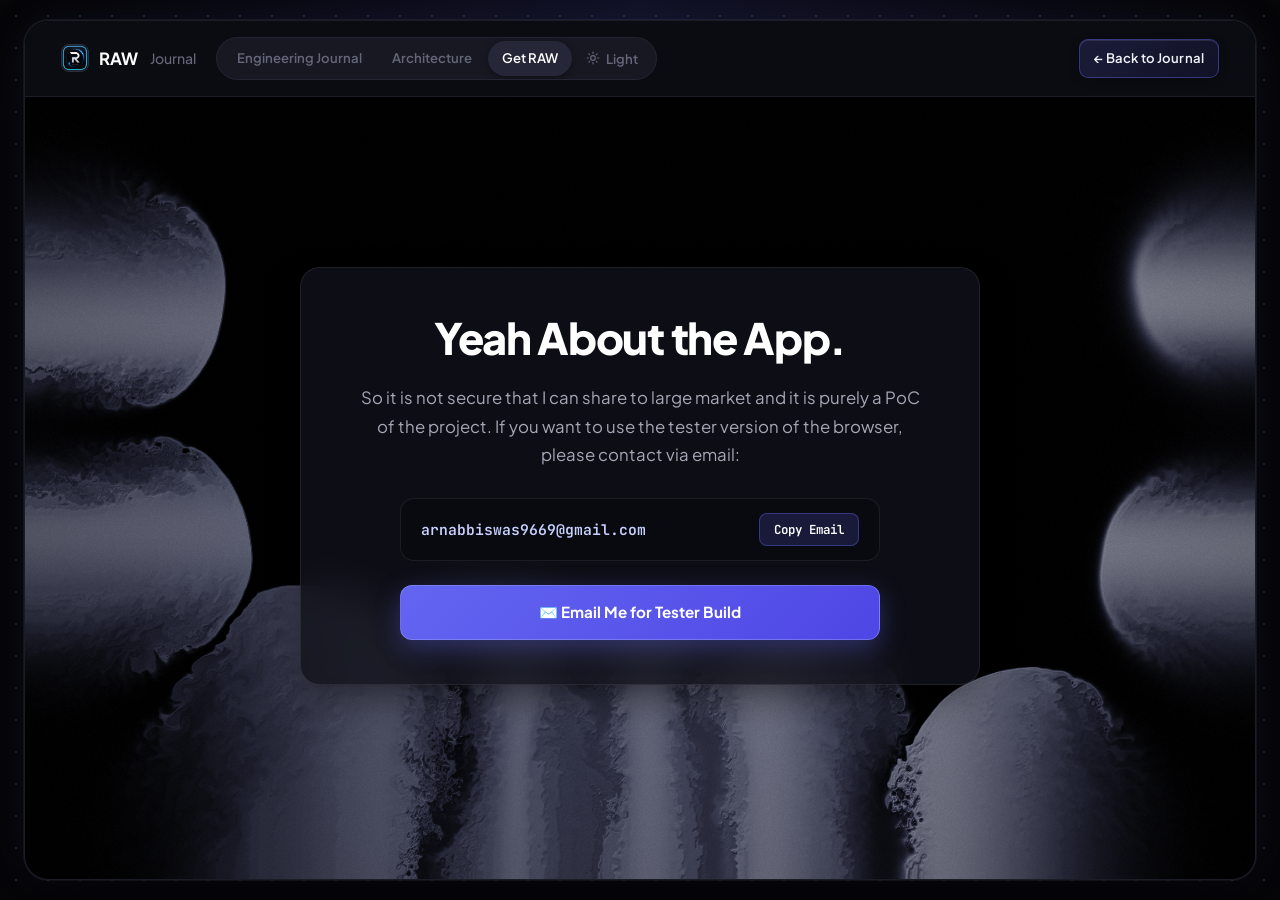
==== get-app.html @ a1268c97 "Added some new blogs" ====
<!DOCTYPE html>
<html lang="en">

<head>
    <meta charset="UTF-8">
    <meta name="viewport" content="width=device-width, initial-scale=1.0">
    <title>About the App — RAW Browser</title>
    <meta name="description"
        content="About the RAW browser: It is purely a PoC (Proof of Concept) of the project. Contact via email for tester access.">
    <link rel="icon" type="image/png" href="assets/RAW.png">
    <link rel="stylesheet" href="raw-blogs-css.css">
    <style>
        #webgl {
            position: absolute;
            inset: 0;
            width: 100%;
            height: 100%;
            display: block;
            z-index: 0;
            pointer-events: none;
            border-radius: var(--radius-window);
        }

        .app-navbar {
            position: relative;
            z-index: 2;
        }

        .get-app-stage {
            position: relative;
            z-index: 2;
            flex: 1;
            min-height: 0;
            overflow-y: auto;
            scroll-behavior: smooth;
            padding: 56px 24px 80px;
            display: flex;
            flex-direction: column;
            align-items: center;
            justify-content: center;
        }

        .notice-container {
            width: 100%;
            max-width: 680px;
            display: flex;
            flex-direction: column;
            align-items: center;
            text-align: center;
            position: relative;
        }

        .notice-card {
            background: rgba(17, 18, 26, 0.82);
            backdrop-filter: blur(20px);
            -webkit-backdrop-filter: blur(20px);
            border: 1px solid rgba(255, 255, 255, 0.08);
            border-radius: 20px;
            padding: 44px 40px;
            box-shadow: 0 16px 40px -10px rgba(0, 0, 0, 0.6);
            width: 100%;
            display: flex;
            flex-direction: column;
            align-items: center;
            gap: 20px;
        }

        .notice-title {
            font-size: clamp(2rem, 4.5vw, 2.7rem);
            font-weight: 800;
            letter-spacing: -0.03em;
            color: #ffffff;
            margin: 0;
            line-height: 1.2;
        }

        .notice-text {
            font-size: 1.05rem;
            color: var(--color-text-body);
            line-height: 1.7;
            margin: 0;
            max-width: 560px;
        }

        .email-box {
            background: #090a10;
            border: 1px solid rgba(255, 255, 255, 0.08);
            border-radius: 14px;
            padding: 14px 20px;
            display: flex;
            align-items: center;
            justify-content: space-between;
            gap: 14px;
            width: 100%;
            max-width: 480px;
            margin-top: 8px;
        }

        .email-text {
            font-family: var(--font-mono);
            font-size: 0.92rem;
            font-weight: 600;
            color: #c7d2fe;
            user-select: all;
            word-break: break-all;
        }

        .btn-copy-email {
            background: rgba(99, 102, 241, 0.18);
            border: 1px solid rgba(99, 102, 241, 0.4);
            color: #ffffff;
            padding: 7px 14px;
            border-radius: 8px;
            font-family: var(--font-mono);
            font-size: 0.78rem;
            font-weight: 600;
            cursor: pointer;
            white-space: nowrap;
            transition: all 0.2s ease;
        }

        .btn-copy-email:hover {
            background: var(--color-accent);
            box-shadow: 0 0 12px var(--color-accent-glow);
        }

        .btn-copy-email.copied {
            background: #10b981 !important;
            border-color: #34d399 !important;
            color: #ffffff !important;
        }

        .actions-group {
            display: flex;
            gap: 12px;
            width: 100%;
            max-width: 480px;
            margin-top: 4px;
        }

        .btn-email-link {
            flex: 1;
            display: inline-flex;
            align-items: center;
            justify-content: center;
            gap: 8px;
            background: linear-gradient(135deg, #6366f1 0%, #4f46e5 100%);
            color: #ffffff;
            font-weight: 700;
            font-size: 0.95rem;
            padding: 13px 24px;
            border-radius: 12px;
            text-decoration: none;
            box-shadow: 0 8px 24px rgba(99, 102, 241, 0.35);
            transition: all 0.2s cubic-bezier(0.16, 1, 0.3, 1);
            border: 1px solid rgba(165, 180, 252, 0.35);
        }

        .btn-email-link:hover {
            transform: translateY(-2px);
            box-shadow: 0 12px 28px rgba(99, 102, 241, 0.5);
            background: linear-gradient(135deg, #7175f8 0%, #5850ec 100%);
            color: #ffffff;
        }



        @media (max-width: 600px) {
            .notice-card {
                padding: 32px 20px;
            }

            .email-box {
                flex-direction: column;
                text-align: center;
            }

            .actions-group {
                flex-direction: column;
            }
        }
    </style>
</head>

<body>
    <div class="app-viewport-frame" style="position: relative;">
        <!-- Background GPU Fluid Canvas -->
        <canvas id="webgl" aria-hidden="true"></canvas>

        <!-- Top Navigation Bar -->
        <nav class="app-navbar">
            <div class="nav-left">
                <div class="nav-brand-group">
                    <span class="brand-badge"><img src="assets/RAW.png" alt="RAW"></span>
                    <span class="brand-title">RAW</span>
                    <span class="brand-sub">Journal</span>
                </div>
                <div class="nav-pill-switcher">
                    <a href="index.html">Engineering Journal</a>
                    <a href="svgmap/RAW_MVP_Full_Map_Viewer.html">Architecture</a>
                    <a href="get-app.html" class="active">Get RAW</a>
                    <button class="nav-theme-btn" id="theme-toggle-btn" type="button" aria-label="Light Mode"
                        title="Light Mode">
                        <!-- Sun SVG -->
                        <svg class="theme-svg sun-svg" viewBox="0 0 24 24" width="14" height="14" fill="none"
                            stroke="currentColor" stroke-width="2" stroke-linecap="round" stroke-linejoin="round">
                            <circle cx="12" cy="12" r="4"></circle>
                            <path d="M12 2v2"></path>
                            <path d="M12 20v2"></path>
                            <path d="m4.93 4.93 1.41 1.41"></path>
                            <path d="m17.66 17.66 1.41 1.41"></path>
                            <path d="M2 12h2"></path>
                            <path d="M20 12h2"></path>
                            <path d="m6.34 17.66-1.41 1.41"></path>
                            <path d="m19.07 4.93-1.41 1.41"></path>
                        </svg>
                        <span class="theme-btn-label">Light</span>
                    </button>
                </div>
            </div>
            <div class="nav-right">
                <a href="index.html" class="btn-sidebar-tool"
                    style="text-decoration:none; max-width:180px; padding:7px 14px;">&larr; Back to Journal</a>
            </div>
        </nav>

        <!-- Main Stage -->
        <main class="get-app-stage">
            <div class="notice-container">

                <div class="notice-card">
                    <h1 class="notice-title">Yeah About the App.</h1>

                    <p class="notice-text">
                        So it is not secure that I can share to large market and it is purely a PoC of the project.
                        If you want to use the tester version of the browser, please contact via email:
                    </p>

                    <!-- Email Display & Copy -->
                    <div class="email-box">
                        <span class="email-text" id="email-address">arnabbiswas9669@gmail.com</span>
                        <button class="btn-copy-email" id="btn-copy-email" type="button">Copy Email</button>
                    </div>

                    <!-- Direct Mailto CTA -->
                    <div class="actions-group">
                        <a href="mailto:arnabbiswas9669@gmail.com?subject=RAW%20Browser%20Tester%20Build%20Request"
                            class="btn-email-link">
                            <span>✉️ Email Me for Tester Build</span>
                        </a>
                    </div>
                </div>

            </div>
        </main>
    </div>

    <!-- Meme Light Mode Modal Popup ("We don't do that here") -->
    <div id="light-mode-modal" class="modal-overlay" style="display: none;" role="dialog" aria-modal="true"
        aria-label="We don't do that here">
        <div class="modal-backdrop"></div>
        <div class="modal-card">
            <button id="modal-close-btn" class="modal-close-btn" type="button" aria-label="Close popup"
                title="Close">✕</button>
            <div class="modal-image-wrapper">
                <img src="assets/pop-up.png" alt="We don't do that here" class="meme-popup-img">
            </div>
        </div>
    </div>

    <script>
        document.addEventListener('DOMContentLoaded', () => {
            // 1. Copy Email Button
            const copyBtn = document.getElementById('btn-copy-email');
            const emailElem = document.getElementById('email-address');

            if (copyBtn && emailElem) {
                copyBtn.addEventListener('click', async () => {
                    const email = emailElem.textContent.trim();
                    try {
                        if (navigator.clipboard && navigator.clipboard.writeText) {
                            await navigator.clipboard.writeText(email);
                        } else {
                            throw new Error('Clipboard API unavailable');
                        }
                    } catch (e) {
                        const temp = document.createElement('input');
                        temp.value = email;
                        document.body.appendChild(temp);
                        temp.select();
                        document.execCommand('copy');
                        document.body.removeChild(temp);
                    }
                    const orig = copyBtn.textContent;
                    copyBtn.textContent = '✓ Copied!';
                    copyBtn.classList.add('copied');
                    setTimeout(() => {
                        copyBtn.textContent = orig;
                        copyBtn.classList.remove('copied');
                    }, 1800);
                });
            }

            // 2. Light Mode Meme Popup ("We don't do that here")
            const themeToggleBtn = document.getElementById('theme-toggle-btn');
            const lightModal = document.getElementById('light-mode-modal');
            const modalCloseBtn = document.getElementById('modal-close-btn');
            const modalBackdrop = lightModal ? lightModal.querySelector('.modal-backdrop') : null;

            if (themeToggleBtn && lightModal) {
                themeToggleBtn.addEventListener('click', (e) => {
                    e.preventDefault();
                    lightModal.style.display = 'flex';
                    document.body.style.overflow = 'hidden';
                });

                const closeModal = () => {
                    lightModal.style.display = 'none';
                    document.body.style.overflow = '';
                };

                if (modalCloseBtn) modalCloseBtn.addEventListener('click', closeModal);
                if (modalBackdrop) modalBackdrop.addEventListener('click', closeModal);
                document.addEventListener('keydown', (e) => {
                    if (e.key === 'Escape' && lightModal.style.display === 'flex') closeModal();
                });
            }
        });
    </script>
    <script src="fluid-animation.js"></script>
</body>

</html>
---- raw-blogs-css.css ----
@import url('https://fonts.googleapis.com/css2?family=JetBrains+Mono:wght@400;500;600&family=Plus+Jakarta+Sans:wght@400;500;600;700;800&family=Space+Grotesk:wght@500;600;700&display=swap');

/* ===== Reset & CSS Variables ===== */
*,
*::before,
*::after {
    margin: 0;
    padding: 0;
    box-sizing: border-box;
}

:root {
    --color-bg-base: #060608;
    --color-frame-outer: #090a0f;
    --color-frame-border: #1a1c26;
    --color-frame-glow: rgba(99, 102, 241, 0.15);

    --color-canvas: #0c0d12;
    --color-card-bg: #12131a;
    --color-card-border: #1e202d;
    --color-card-hover: #181a24;

    --color-text-title: #ffffff;
    --color-text-body: #a5a7b6;
    --color-text-muted: #64677a;
    --color-text-faint: #444759;

    --color-accent: #6366f1;
    --color-accent-hover: #4f46e5;
    --color-accent-soft: rgba(99, 102, 241, 0.12);
    --color-accent-glow: rgba(99, 102, 241, 0.35);

    --color-pill-bg: #171822;
    --color-pill-border: #232534;

    --font-heading: 'Plus Jakarta Sans', -apple-system, BlinkMacSystemFont, sans-serif;
    --font-mono: 'JetBrains Mono', monospace;
    --font-body: 'Plus Jakarta Sans', -apple-system, BlinkMacSystemFont, sans-serif;

    --radius-window: 24px;
    --radius-card: 16px;
    --radius-pill: 999px;
}

html {
    scroll-behavior: smooth;
    background-color: var(--color-bg-base);
    height: 100%;
    max-width: 100vw;
    overflow-x: hidden;
}

body {
    font-family: var(--font-body);
    color: var(--color-text-body);
    background-color: var(--color-bg-base);
    background-image:
        radial-gradient(circle at 50% 0%, rgba(99, 102, 241, 0.12) 0%, transparent 50%),
        radial-gradient(#1f2333 1px, transparent 1px);
    background-size: 100% 100%, 32px 32px;
    background-position: center top, 0 0;
    line-height: 1.75;
    -webkit-font-smoothing: antialiased;
    height: 100vh;
    padding: 20px 24px;
    overflow: hidden;
    display: flex;
    flex-direction: column;
}

/* Outer browser frame inspired by the screenshot */
.app-viewport-frame {
    max-width: 1440px;
    width: 100%;
    height: 100%;
    margin: 0 auto;
    background: var(--color-canvas);
    border: 1px solid var(--color-frame-border);
    border-radius: var(--radius-window);
    box-shadow:
        0 0 0 1px rgba(255, 255, 255, 0.05),
        0 25px 60px -15px rgba(0, 0, 0, 0.8),
        0 0 50px -10px var(--color-frame-glow);
    overflow: hidden;
    display: flex;
    flex-direction: column;
    min-height: 0;
}

a {
    color: inherit;
    text-decoration: none;
}

code {
    font-family: var(--font-mono);
    font-size: 0.88em;
    background: rgba(255, 255, 255, 0.06);
    border: 1px solid rgba(255, 255, 255, 0.08);
    padding: 2px 7px;
    border-radius: 6px;
    color: #e2e8f0;
    overflow-wrap: break-word;
    word-break: break-word;
}

code a {
    color: #93c5fd;
    text-decoration: underline;
    text-underline-offset: 2px;
    transition: color 0.15s ease;
}

code a:hover {
    color: #60a5fa;
}

/* ===== Top Nav (Command Bar) ===== */
nav.app-navbar {
    display: flex;
    align-items: center;
    justify-content: space-between;
    padding: 16px 36px;
    background: rgba(12, 13, 18, 0.95);
    backdrop-filter: blur(20px);
    -webkit-backdrop-filter: blur(20px);
    border-bottom: 1px solid var(--color-frame-border);
    flex-shrink: 0;
    z-index: 1000;
    flex-wrap: wrap;
    row-gap: 10px;
}

.nav-left,
.nav-right {
    min-width: 0;
    flex-shrink: 1;
}

.nav-left {
    display: flex;
    align-items: center;
    gap: 20px;
    min-width: 0;
}

.nav-brand-group {
    display: flex;
    align-items: center;
    gap: 10px;
    flex-shrink: 0;
}

.brand-badge {
    display: inline-flex;
    align-items: center;
    justify-content: center;
    width: 28px;
    height: 28px;
    border-radius: 8px;
    background: #171822;
    border: 1px solid #2b2e40;
    overflow: hidden;
    flex-shrink: 0;
    padding: 0;
}

.brand-badge img {
    width: 100%;
    height: 100%;
    object-fit: cover;
    border-radius: inherit;
    display: block;
}

.brand-title {
    font-size: 1.05rem;
    font-weight: 700;
    color: var(--color-text-title);
    letter-spacing: -0.01em;
}

.brand-sub {
    font-size: 0.88rem;
    color: var(--color-text-muted);
    font-weight: 500;
    margin-left: 2px;
}

.nav-pill-switcher {
    display: flex;
    align-items: center;
    background: var(--color-pill-bg);
    border: 1px solid var(--color-pill-border);
    border-radius: var(--radius-pill);
    padding: 3px 6px;
    gap: 2px;
    min-width: 0;
    max-width: 100%;
    overflow-x: auto;
    -webkit-overflow-scrolling: touch;
    scrollbar-width: none;
    flex-shrink: 0;
}

.nav-pill-switcher::-webkit-scrollbar {
    display: none;
}

.nav-pill-switcher a,
.nav-pill-switcher button {
    white-space: nowrap;
    flex-shrink: 0;
}

.nav-pill-switcher a {
    font-size: 0.82rem;
    font-weight: 600;
    padding: 6px 14px;
    border-radius: var(--radius-pill);
    color: var(--color-text-muted);
    transition: all 0.2s ease;
}

.nav-pill-switcher a.active,
.nav-pill-switcher a:hover {
    color: var(--color-text-title);
}

.nav-pill-switcher a.active {
    background: #252738;
    color: #fff;
    box-shadow: 0 2px 8px rgba(0, 0, 0, 0.4);
}

.nav-theme-btn {
    display: inline-flex;
    align-items: center;
    gap: 6px;
    font-size: 0.82rem;
    font-weight: 600;
    padding: 6px 12px;
    border-radius: var(--radius-pill);
    color: var(--color-text-muted);
    background: transparent;
    border: none;
    cursor: pointer;
    transition: all 0.2s ease;
    font-family: inherit;
    line-height: 1;
    white-space: nowrap;
    flex-shrink: 0;
}

.nav-theme-btn:hover {
    color: var(--color-text-title);
    background: rgba(255, 255, 255, 0.08);
}

.nav-theme-btn .theme-svg {
    display: inline-block;
    transition: transform 0.3s cubic-bezier(0.34, 1.56, 0.64, 1), stroke 0.2s ease;
}

.nav-theme-btn:hover .sun-svg {
    transform: rotate(25deg) scale(1.15);
    color: #ffd60a;
}

/* Meme Light Mode Modal Popup ("We don't do that here") */
.modal-overlay {
    position: fixed;
    top: 0;
    left: 0;
    width: 100vw;
    height: 100vh;
    z-index: 9999;
    display: flex;
    align-items: center;
    justify-content: center;
    padding: 24px;
}

.modal-backdrop {
    position: absolute;
    inset: 0;
    background: rgba(3, 4, 8, 0.85);
    backdrop-filter: blur(12px);
    -webkit-backdrop-filter: blur(12px);
    animation: modalBackdropFadeIn 0.25s ease forwards;
}

@keyframes modalBackdropFadeIn {
    from { opacity: 0; }
    to { opacity: 1; }
}

.modal-card {
    position: relative;
    z-index: 2;
    background: #11121a;
    border: 1px solid rgba(88, 101, 242, 0.4);
    border-radius: 20px;
    padding: 14px;
    box-shadow:
        0 24px 60px rgba(0, 0, 0, 0.9),
        0 0 40px rgba(88, 101, 242, 0.25);
    max-width: 580px;
    width: 100%;
    animation: modalScaleIn 0.28s cubic-bezier(0.16, 1, 0.3, 1) forwards;
    overflow: hidden;
}

@keyframes modalScaleIn {
    from {
        opacity: 0;
        transform: scale(0.92) translateY(12px);
    }
    to {
        opacity: 1;
        transform: scale(1) translateY(0);
    }
}

.modal-close-btn {
    position: absolute;
    top: 22px;
    right: 22px;
    z-index: 10;
    background: rgba(15, 17, 26, 0.85);
    backdrop-filter: blur(8px);
    border: 1px solid rgba(255, 255, 255, 0.2);
    color: #f1f5f9;
    font-size: 1.1rem;
    width: 36px;
    height: 36px;
    border-radius: 50%;
    display: flex;
    align-items: center;
    justify-content: center;
    cursor: pointer;
    transition: all 0.2s cubic-bezier(0.34, 1.56, 0.64, 1);
    box-shadow: 0 4px 14px rgba(0, 0, 0, 0.6);
}

.modal-close-btn:hover {
    background: #ef4444;
    border-color: #ef4444;
    color: #fff;
    transform: rotate(90deg) scale(1.1);
}

.modal-image-wrapper {
    width: 100%;
    border-radius: 12px;
    overflow: hidden;
    display: flex;
    justify-content: center;
    align-items: center;
    background: #000;
}

.meme-popup-img {
    width: 100%;
    height: auto;
    display: block;
    border-radius: 12px;
}

.nav-right {
    display: flex;
    align-items: center;
    gap: 16px;
}

.search-wrapper {
    position: relative;
    min-width: 0;
}

/* Elevated high-contrast Search Field Pill */
.search-field-pill {
    display: flex;
    align-items: center;
    gap: 10px;
    background: linear-gradient(135deg, rgba(255, 255, 255, 0.05) 0%, rgba(99, 102, 241, 0.06) 100%), #161824;
    border: 1px solid rgba(99, 102, 241, 0.35);
    border-radius: var(--radius-pill);
    padding: 8px 16px;
    font-size: 0.84rem;
    color: #e2e8f0;
    box-shadow: 0 2px 8px rgba(0, 0, 0, 0.35), inset 0 1px 0 rgba(255, 255, 255, 0.08);
    transition: all 0.25s cubic-bezier(0.16, 1, 0.3, 1);
    min-width: 0;
    width: clamp(260px, 24vw, 360px);
    max-width: 360px;
    position: relative;
}

.search-icon {
    font-size: 0.85rem;
    opacity: 0.85;
    flex-shrink: 0;
    transition: transform 0.2s ease, opacity 0.2s ease;
}

.search-field-pill:hover {
    border-color: rgba(99, 102, 241, 0.65);
    background: linear-gradient(135deg, rgba(255, 255, 255, 0.08) 0%, rgba(99, 102, 241, 0.12) 100%), #1a1d2b;
    box-shadow: 0 4px 14px rgba(0, 0, 0, 0.45), 0 0 12px rgba(99, 102, 241, 0.25), inset 0 1px 0 rgba(255, 255, 255, 0.12);
}

.search-field-pill:hover .search-icon {
    transform: scale(1.1);
    opacity: 1;
}

.search-field-pill:focus-within {
    border-color: #818cf8;
    background: #1c1f2e;
    box-shadow: 0 0 0 2px rgba(99, 102, 241, 0.3), 0 4px 18px rgba(99, 102, 241, 0.35), inset 0 1px 0 rgba(255, 255, 255, 0.15);
    width: clamp(280px, 27vw, 400px);
    max-width: 400px;
}

.search-field-pill:focus-within .search-icon {
    transform: scale(1.1);
    opacity: 1;
}

.search-field-pill input {
    background: transparent;
    border: none;
    outline: none;
    color: #ffffff;
    font-size: 0.84rem;
    font-weight: 500;
    font-family: inherit;
    width: 100%;
}

.search-field-pill input::placeholder {
    color: #94a3b8;
    font-weight: 400;
}

.search-clear-btn {
    background: transparent;
    border: none;
    color: #94a3b8;
    cursor: pointer;
    font-size: 0.8rem;
    padding: 2px 4px;
    display: flex;
    align-items: center;
    justify-content: center;
    border-radius: 50%;
    transition: color 0.15s, background 0.15s;
    line-height: 1;
}

.search-clear-btn:hover {
    color: #fff;
    background: rgba(255, 255, 255, 0.15);
}

.kbd-shortcut {
    font-family: var(--font-mono);
    font-size: 0.72rem;
    font-weight: 600;
    background: rgba(99, 102, 241, 0.18);
    border: 1px solid rgba(99, 102, 241, 0.42);
    padding: 2px 7px;
    border-radius: 6px;
    color: #c7d2fe;
    flex-shrink: 0;
    pointer-events: none;
    box-shadow: 0 1px 2px rgba(0, 0, 0, 0.3);
}

/* Search Results Autocomplete Dropdown */
.search-results-dropdown {
    position: absolute;
    top: calc(100% + 8px);
    right: 0;
    width: 380px;
    max-height: 440px;
    overflow-y: auto;
    background: rgba(17, 18, 26, 0.97);
    backdrop-filter: blur(20px);
    border: 1px solid rgba(88, 101, 242, 0.35);
    border-radius: 12px;
    box-shadow: 0 20px 40px rgba(0, 0, 0, 0.75), 0 0 24px rgba(88, 101, 242, 0.18);
    z-index: 1000;
    padding: 6px 0;
}

.search-results-dropdown::-webkit-scrollbar {
    width: 6px;
}
.search-results-dropdown::-webkit-scrollbar-thumb {
    background: #2a2e45;
    border-radius: 3px;
}

.search-dropdown-header {
    display: flex;
    align-items: center;
    justify-content: space-between;
    padding: 8px 14px;
    font-size: 0.68rem;
    font-family: var(--font-mono);
    color: var(--color-text-faint);
    letter-spacing: 0.06em;
    text-transform: uppercase;
    border-bottom: 1px solid #1c1f2e;
}

.search-dropdown-header span.count {
    color: var(--color-accent);
    font-weight: 700;
}

.search-result-item {
    display: flex;
    flex-direction: column;
    gap: 4px;
    padding: 10px 14px;
    cursor: pointer;
    transition: background 0.15s ease, border-left 0.15s ease;
    border-left: 3px solid transparent;
    border-bottom: 1px solid rgba(255, 255, 255, 0.03);
    text-decoration: none;
}

.search-result-item:last-child {
    border-bottom: none;
}

.search-result-item:hover,
.search-result-item.selected {
    background: #191c2b;
    border-left-color: var(--color-accent);
}

.search-result-top {
    display: flex;
    align-items: center;
    justify-content: space-between;
    gap: 8px;
}

.search-result-title {
    font-size: 0.85rem;
    font-weight: 600;
    color: #f0f2ff;
    line-height: 1.3;
}

.search-result-tag {
    font-size: 0.66rem;
    font-family: var(--font-mono);
    padding: 2px 6px;
    border-radius: 4px;
    background: rgba(88, 101, 242, 0.15);
    color: #9aa7ff;
    border: 1px solid rgba(88, 101, 242, 0.3);
    white-space: nowrap;
    flex-shrink: 0;
}

.search-result-snippet {
    font-size: 0.74rem;
    color: var(--color-text-muted);
    line-height: 1.4;
    display: -webkit-box;
    -webkit-line-clamp: 2;
    -webkit-box-orient: vertical;
    overflow: hidden;
}

.search-highlight {
    background: rgba(255, 214, 10, 0.22);
    color: #ffd60a;
    padding: 0 2px;
    border-radius: 2px;
    font-weight: 600;
}

.search-dropdown-empty {
    padding: 24px 16px;
    text-align: center;
    color: var(--color-text-muted);
    font-size: 0.82rem;
}

/* Empty state on article stage */
.no-search-results {
    text-align: center;
    padding: 64px 24px;
    background: #11121a;
    border: 1px dashed #262a40;
    border-radius: 16px;
    margin: 32px 0;
}

.no-search-results .empty-icon {
    font-size: 2.4rem;
    margin-bottom: 12px;
    opacity: 0.7;
}

.no-search-results h3 {
    font-size: 1.25rem;
    color: #fff;
    margin-bottom: 8px;
}

.no-search-results p {
    color: var(--color-text-muted);
    max-width: 440px;
    margin: 0 auto;
    font-size: 0.88rem;
    line-height: 1.5;
}

/* Highlight flash pulse when navigating from search */
@keyframes searchTargetPulse {
    0% {
        box-shadow: 0 0 0 0 rgba(88, 101, 242, 0.8);
        border-color: rgba(88, 101, 242, 1);
    }
    50% {
        box-shadow: 0 0 28px 8px rgba(88, 101, 242, 0.45);
        border-color: rgba(88, 101, 242, 0.9);
    }
    100% {
        box-shadow: none;
    }
}

.search-target-highlight {
    animation: searchTargetPulse 1.8s ease-out;
}

.btn-cta-get {
    display: inline-flex;
    align-items: center;
    gap: 6px;
    background: #ffffff;
    color: #060608;
    font-weight: 700;
    font-size: 0.82rem;
    padding: 8px 18px;
    border-radius: var(--radius-pill);
    transition: all 0.2s cubic-bezier(0.16, 1, 0.3, 1);
}

.btn-cta-get:hover {
    transform: translateY(-1px);
    box-shadow: 0 4px 16px rgba(255, 255, 255, 0.25);
    background: #f1f2f8;
}

/* ===== Subheader / Breadcrumb Bar ===== */
.sub-nav-bar {
    display: flex;
    align-items: center;
    justify-content: space-between;
    padding: 14px 36px;
    background: rgba(14, 15, 21, 0.7);
    border-bottom: 1px solid rgba(255, 255, 255, 0.04);
    font-family: var(--font-mono);
    font-size: 0.76rem;
    color: var(--color-text-muted);
    letter-spacing: 0.08em;
    text-transform: uppercase;
    flex-shrink: 0;
    z-index: 900;
}

.breadcrumb-label {
    display: flex;
    align-items: center;
    gap: 10px;
}

.breadcrumb-label span.divider {
    color: var(--color-text-faint);
}

.meta-status-tags {
    display: flex;
    align-items: center;
    gap: 16px;
    color: var(--color-text-faint);
}

.status-dot {
    display: inline-block;
    width: 6px;
    height: 6px;
    border-radius: 50%;
    background: #10b981;
    margin-right: 6px;
    box-shadow: 0 0 8px #10b981;
}

.commit-badge {
    color: var(--color-text-muted);
    background: rgba(255, 255, 255, 0.03);
    padding: 2px 6px;
    border-radius: 4px;
    border: 1px solid rgba(255, 255, 255, 0.06);
}

/* ===== Main Two-Column Layout ===== */
.app-content-body {
    display: grid;
    grid-template-columns: 290px minmax(0, 1fr);
    flex: 1;
    min-height: 0;
    overflow: hidden;
}

/* ===== Sidebar: Table of Contents ===== */
aside.sidebar-toc {
    border-right: 1px solid var(--color-frame-border);
    padding: 0;
    background: rgba(14, 15, 21, 0.4);
    height: 100%;
    max-height: 100%;
    overflow: hidden;
    display: flex;
    flex-direction: column;
}

.toc-top-section {
    flex: 1 1 auto;
    min-height: 0;
    overflow-y: auto;
    padding: 24px 20px 16px;
    scrollbar-width: thin;
    scrollbar-color: #242636 transparent;
}

.toc-top-section::-webkit-scrollbar {
    width: 4px;
}

.toc-top-section::-webkit-scrollbar-thumb {
    background: #242636;
    border-radius: 4px;
}

.toc-header-row {
    display: flex;
    align-items: center;
    justify-content: space-between;
    margin-bottom: 20px;
    padding: 0 8px;
}

.toc-eyebrow {
    font-family: var(--font-mono);
    font-size: 0.72rem;
    font-weight: 700;
    letter-spacing: 0.1em;
    color: var(--color-text-faint);
    text-transform: uppercase;
}

.toc-chapter-badge {
    font-size: 0.72rem;
    color: var(--color-text-muted);
    background: #171822;
    padding: 2px 8px;
    border-radius: 999px;
    border: 1px solid var(--color-card-border);
}

.toc-items-list {
    list-style: none;
    display: flex;
    flex-direction: column;
    gap: 4px;
}

.toc-items-list li a {
    display: flex;
    align-items: flex-start;
    gap: 12px;
    padding: 9px 12px;
    border-radius: 10px;
    font-size: 0.84rem;
    font-weight: 500;
    color: var(--color-text-muted);
    border: 1px solid transparent;
    transition: all 0.2s cubic-bezier(0.16, 1, 0.3, 1);
    line-height: 1.45;
}

.toc-items-list li a span.toc-num {
    font-family: var(--font-mono);
    font-size: 0.78rem;
    color: var(--color-text-faint);
    flex-shrink: 0;
    margin-top: 1px;
}

.toc-items-list li a:hover {
    color: #fff;
    background: rgba(255, 255, 255, 0.04);
}

.toc-items-list li a.active {
    color: #ffffff;
    background: #191b26;
    border-color: #2b2e40;
    box-shadow: 0 4px 12px rgba(0, 0, 0, 0.4);
    font-weight: 600;
}

.toc-items-list li a.active span.toc-num {
    color: var(--color-accent);
}

/* Sidebar Footer (Reading progress & actions) - Permanently docked at bottom */
.sidebar-footer {
    flex-shrink: 0;
    margin-top: auto;
    padding: 16px 20px 20px;
    border-top: 1px solid rgba(255, 255, 255, 0.06);
    background: rgba(13, 14, 20, 0.95);
    backdrop-filter: blur(12px);
    -webkit-backdrop-filter: blur(12px);
    z-index: 10;
}

.reading-progress-wrap {
    margin-bottom: 14px;
}

.progress-labels {
    display: flex;
    justify-content: space-between;
    font-size: 0.74rem;
    color: var(--color-text-faint);
    margin-bottom: 8px;
    font-family: var(--font-mono);
}

.progress-track {
    width: 100%;
    height: 4px;
    background: #191b24;
    border-radius: 999px;
    overflow: hidden;
}

.progress-fill {
    height: 100%;
    width: 0%;
    background: linear-gradient(90deg, var(--color-accent), #818cf8);
    border-radius: 999px;
    transition: width 0.15s ease-out;
}

.sidebar-actions {
    display: flex;
    gap: 8px;
}

.btn-sidebar-tool {
    flex: 1;
    display: inline-flex;
    align-items: center;
    justify-content: center;
    gap: 8px;
    padding: 9px 14px;
    border-radius: 9px;
    background: linear-gradient(135deg, rgba(99, 102, 241, 0.18) 0%, rgba(79, 70, 229, 0.10) 100%);
    border: 1px solid rgba(99, 102, 241, 0.42);
    color: #f1f3fa;
    font-size: 0.82rem;
    font-weight: 600;
    letter-spacing: 0.01em;
    cursor: pointer;
    box-shadow: 0 2px 10px rgba(0, 0, 0, 0.25), inset 0 1px 0 rgba(255, 255, 255, 0.1);
    transition: all 0.2s cubic-bezier(0.16, 1, 0.3, 1);
}

.btn-sidebar-tool:hover {
    color: #ffffff;
    background: linear-gradient(135deg, #6366f1 0%, #4f46e5 100%);
    border-color: #818cf8;
    box-shadow: 0 4px 18px rgba(99, 102, 241, 0.45), inset 0 1px 0 rgba(255, 255, 255, 0.2);
    transform: translateY(-1px);
}

.btn-sidebar-tool:active {
    transform: translateY(0) scale(0.98);
}

.btn-sidebar-tool.copied {
    background: linear-gradient(135deg, #10b981 0%, #059669 100%) !important;
    border-color: #34d399 !important;
    color: #ffffff !important;
    box-shadow: 0 4px 18px rgba(16, 185, 129, 0.45) !important;
}

/* ===== Article Stage (Right Pane) ===== */
main.article-stage {
    padding: 48px 56px 90px;
    max-width: 980px;
    width: 100%;
    height: 100%;
    overflow-y: auto;
    scroll-behavior: smooth;
    scrollbar-width: thin;
    scrollbar-color: #242636 transparent;
}

main.article-stage::-webkit-scrollbar {
    width: 6px;
}

main.article-stage::-webkit-scrollbar-track {
    background: transparent;
}

main.article-stage::-webkit-scrollbar-thumb {
    background: #242636;
    border-radius: 6px;
}

main.article-stage::-webkit-scrollbar-thumb:hover {
    background: #363a50;
}

/* Hero Section (if displayed inside or above entries) */
.hero {
    margin-bottom: 48px;
    padding-bottom: 32px;
    border-bottom: 1px solid rgba(255, 255, 255, 0.05);
}

.hero h1 {
    font-size: 2.75rem;
    font-weight: 800;
    letter-spacing: -0.03em;
    color: var(--color-text-title);
    margin-bottom: 14px;
    line-height: 1.15;
}

.hero p {
    font-size: 1.15rem;
    color: var(--color-text-muted);
    line-height: 1.6;
    max-width: 780px;
}

/* Entries Styling */
.entry {
    scroll-margin-top: 32px;
    margin-bottom: 64px;
    content-visibility: auto;
    contain-intrinsic-size: auto 650px;
}

.entry-header {
    margin-bottom: 28px;
}

.entry-header h2 {
    font-size: 2.25rem;
    font-weight: 800;
    letter-spacing: -0.025em;
    color: var(--color-text-title);
    line-height: 1.2;
    margin: 12px 0 16px;
}

.blog-tag {
    display: inline-flex;
    align-items: center;
    gap: 6px;
    font-family: var(--font-mono);
    font-size: 0.72rem;
    font-weight: 700;
    letter-spacing: 0.08em;
    text-transform: uppercase;
    color: #a5b4fc;
    background: rgba(99, 102, 241, 0.12);
    border: 1px solid rgba(99, 102, 241, 0.25);
    padding: 4px 12px;
    border-radius: var(--radius-pill);
}

/* Author Avatar & Meta Card */
.author-meta-row {
    display: flex;
    align-items: center;
    justify-content: space-between;
    padding: 14px 18px;
    background: #111219;
    border: 1px solid var(--color-card-border);
    border-radius: var(--radius-card);
    margin-top: 20px;
}

.author-left {
    display: flex;
    align-items: center;
    gap: 14px;
}

.author-avatar-chip {
    width: 38px;
    height: 38px;
    border-radius: 50%;
    background: linear-gradient(135deg, #373950, #1c1d29);
    border: 1px solid #4a4d6b;
    display: flex;
    align-items: center;
    justify-content: center;
    font-weight: 700;
    font-size: 0.8rem;
    color: #fff;
    font-family: var(--font-mono);
}

.author-info-text .author-name {
    font-size: 0.92rem;
    font-weight: 700;
    color: var(--color-text-title);
}

.author-info-text .author-role {
    font-size: 0.78rem;
    color: var(--color-text-muted);
}

.author-meta-right {
    display: flex;
    align-items: center;
    gap: 14px;
    font-family: var(--font-mono);
    font-size: 0.78rem;
    color: var(--color-text-faint);
}

/* Entry Body Prose */
.entry-body {
    font-size: 1.05rem;
    line-height: 1.8;
    color: var(--color-text-body);
}

.entry-body p {
    margin-bottom: 22px;
}

.entry-body strong,
.entry-body b {
    color: #ffffff;
    font-weight: 600;
}

.entry-body ul {
    list-style: none;
    margin: 20px 0 28px;
    display: flex;
    flex-direction: column;
    gap: 12px;
}

.entry-body ul li {
    position: relative;
    padding-left: 24px;
    color: #c0c2d3;
}

.entry-body ul li::before {
    content: "";
    position: absolute;
    left: 4px;
    top: 11px;
    width: 6px;
    height: 6px;
    border-radius: 50%;
    background: var(--color-accent);
    box-shadow: 0 0 8px var(--color-accent);
}

/* Callout Quote Card */
blockquote.callout-quote {
    margin: 28px 0;
    padding: 22px 26px;
    background: #111219;
    border-left: 3px solid var(--color-accent);
    border-radius: 0 var(--radius-card) var(--radius-card) 0;
    font-style: italic;
    color: #e2e8f0;
    font-size: 1.05rem;
    line-height: 1.65;
}

/* Code Snippet / Terminal Window */
.terminal-block {
    margin: 28px 0;
    background: #090a0f;
    border: 1px solid var(--color-card-border);
    border-radius: var(--radius-card);
    overflow: hidden;
    box-shadow: 0 10px 30px rgba(0, 0, 0, 0.5);
}

.terminal-header {
    display: flex;
    align-items: center;
    justify-content: space-between;
    padding: 10px 18px;
    background: #12131c;
    border-bottom: 1px solid var(--color-card-border);
    font-family: var(--font-mono);
    font-size: 0.74rem;
    color: var(--color-text-faint);
}

.terminal-title {
    display: flex;
    align-items: center;
    gap: 8px;
}

.terminal-dot {
    width: 8px;
    height: 8px;
    border-radius: 50%;
    background: #00ff88;
    box-shadow: 0 0 8px #00ff88, 0 0 14px rgba(0, 255, 136, 0.5);
}

.terminal-link {
    color: #93c5fd;
    text-decoration: underline;
    text-underline-offset: 3px;
    transition: all 0.2s ease;
}

.terminal-link:hover {
    color: #60a5fa;
    text-shadow: 0 0 8px rgba(96, 165, 250, 0.4);
}

.terminal-content {
    padding: 18px 20px;
    font-family: var(--font-mono);
    font-size: 0.85rem;
    color: #94a3b8;
    line-height: 1.6;
    overflow-x: auto;
}

.terminal-content .comment {
    color: #64748b;
}

.terminal-content .commit-hash {
    color: #818cf8;
}

/* Topology Spec Card from Screenshot */
.topology-card {
    margin: 32px 0;
    background: #101118;
    border: 1px solid var(--color-card-border);
    border-radius: var(--radius-card);
    padding: 24px;
}

.topology-header {
    display: flex;
    align-items: center;
    justify-content: space-between;
    margin-bottom: 20px;
}

.topology-title-group h3 {
    font-size: 1.05rem;
    font-weight: 700;
    color: #fff;
}

.topology-title-group p {
    font-size: 0.82rem;
    color: var(--color-text-muted);
    margin: 0;
}

.topology-badges {
    display: flex;
    gap: 8px;
}

.spec-badge {
    font-family: var(--font-mono);
    font-size: 0.72rem;
    color: var(--color-text-muted);
    background: #171822;
    padding: 4px 10px;
    border-radius: 6px;
    border: 1px solid #282a3a;
}

.topology-stages-grid {
    display: grid;
    grid-template-columns: repeat(3, 1fr);
    gap: 16px;
    margin-bottom: 20px;
}

.stage-box {
    background: #151620;
    border: 1px solid #222432;
    border-radius: 10px;
    padding: 16px;
    display: flex;
    flex-direction: column;
    justify-content: space-between;
}

.stage-eyebrow {
    font-family: var(--font-mono);
    font-size: 0.68rem;
    color: var(--color-text-faint);
    text-transform: uppercase;
    letter-spacing: 0.08em;
    margin-bottom: 6px;
}

.stage-name {
    font-size: 0.92rem;
    font-weight: 700;
    color: #fff;
    margin-bottom: 8px;
}

.stage-desc {
    font-size: 0.78rem;
    color: var(--color-text-muted);
    line-height: 1.5;
    margin-bottom: 14px;
}

.stage-footer-metric {
    font-family: var(--font-mono);
    font-size: 0.68rem;
    color: var(--color-text-faint);
    border-top: 1px solid rgba(255, 255, 255, 0.05);
    padding-top: 8px;
}

/* Media / Video Container */
.entry-media {
    margin: 28px 0;
    border-radius: var(--radius-card);
    overflow: hidden;
    background: #090a0f;
    border: 1px solid var(--color-card-border);
    box-shadow: 0 16px 40px rgba(0, 0, 0, 0.6);
    aspect-ratio: 16 / 9;
    display: flex;
    align-items: center;
    justify-content: center;
}

.entry-media video,
.entry-media iframe {
    width: 100%;
    height: 100%;
    object-fit: cover;
    border: none;
    display: block;
    background: #000;
}

/* Divider between chapters */
.entry-divider {
    border: none;
    border-top: 1px solid rgba(255, 255, 255, 0.06);
    margin: 72px 0;
}

/* Footer */
footer.app-footer {
    padding: 32px 0 0;
    margin-top: 60px;
    border-top: 1px solid var(--color-frame-border);
    background: transparent;
    display: flex;
    align-items: center;
    justify-content: center;
    font-size: 0.82rem;
    color: var(--color-text-faint);
}

/* Responsive */
@media (max-width: 1024px) {
    body {
        height: auto;
        min-height: 100vh;
        overflow-x: hidden;
        overflow-y: auto;
        padding: 16px;
        margin: 0;
        width: 100%;
        max-width: 100vw;
        box-sizing: border-box;
    }

    .app-viewport-frame {
        height: auto;
        overflow: visible;
        width: 100%;
        max-width: 100%;
        box-sizing: border-box;
    }

    .app-content-body {
        grid-template-columns: minmax(0, 1fr);
        height: auto;
        overflow: visible;
        width: 100%;
        max-width: 100%;
        min-width: 0;
    }

    aside.sidebar-toc {
        display: none;
    }

    main.article-stage {
        height: auto;
        overflow-y: visible;
        overflow-x: hidden;
        padding: 28px 20px;
        width: 100%;
        max-width: 100%;
        min-width: 0;
        box-sizing: border-box;
    }

    .topology-stages-grid {
        grid-template-columns: 1fr;
    }

    .entry {
        width: 100%;
        max-width: 100%;
        min-width: 0;
        box-sizing: border-box;
        overflow-wrap: break-word;
        word-break: break-word;
    }

    .entry-body {
        width: 100%;
        max-width: 100%;
        min-width: 0;
        overflow-wrap: break-word;
        word-break: break-word;
    }

    .terminal-block {
        width: 100%;
        max-width: 100%;
        min-width: 0;
        overflow: hidden;
        box-sizing: border-box;
    }

    .terminal-content {
        width: 100%;
        max-width: 100%;
        min-width: 0;
        overflow-x: auto;
        -webkit-overflow-scrolling: touch;
        box-sizing: border-box;
    }

    .topology-card {
        width: 100%;
        max-width: 100%;
        min-width: 0;
        box-sizing: border-box;
    }
}

@media (max-width: 768px) {
    body {
        padding: 0;
    }

    .app-viewport-frame {
        border-radius: 0;
        border: none;
        border-left: none;
        border-right: none;
    }

    nav.app-navbar {
        padding: 12px 14px;
        flex-direction: column;
        gap: 12px;
        width: 100%;
        max-width: 100%;
        box-sizing: border-box;
    }

    .nav-left {
        width: 100%;
        display: flex;
        flex-direction: column;
        align-items: stretch;
        gap: 10px;
        min-width: 0;
    }

    .nav-brand-group {
        width: 100%;
        display: flex;
        align-items: center;
        justify-content: flex-start;
        gap: 10px;
    }

    .nav-pill-switcher {
        width: 100%;
        max-width: 100%;
        min-width: 0;
        display: flex;
        align-items: center;
        justify-content: flex-start;
        overflow-x: auto;
        -webkit-overflow-scrolling: touch;
        scrollbar-width: none;
        padding: 4px;
        box-sizing: border-box;
        gap: 4px;
    }

    .nav-pill-switcher::-webkit-scrollbar {
        display: none;
    }

    .nav-pill-switcher a,
    .nav-pill-switcher button {
        white-space: nowrap;
        flex-shrink: 0;
        font-size: 0.78rem;
        padding: 6px 12px;
    }

    .nav-right {
        width: 100%;
        display: flex;
        align-items: center;
        gap: 8px;
        min-width: 0;
    }

    .search-wrapper {
        flex: 1;
        min-width: 0;
        width: 100%;
        position: relative;
    }

    .search-field-pill {
        min-width: 0;
        width: 100%;
        padding: 7px 10px;
        gap: 6px;
    }

    .search-field-pill input {
        min-width: 0;
        font-size: 0.8rem;
    }

    .kbd-shortcut {
        display: none; /* Hide ⌘K on mobile to save space */
    }

    .search-results-dropdown {
        width: 100%;
        max-width: 100%;
        left: 0;
        right: 0;
    }

    .btn-cta-get {
        flex-shrink: 0;
        white-space: nowrap;
        padding: 7px 12px;
        font-size: 0.76rem;
    }

    .sub-nav-bar {
        padding: 10px 14px;
        font-size: 0.68rem;
        overflow-x: auto;
        white-space: nowrap;
        scrollbar-width: none;
        width: 100%;
        max-width: 100%;
        box-sizing: border-box;
    }

    .sub-nav-bar::-webkit-scrollbar {
        display: none;
    }

    main.article-stage {
        padding: 20px 14px;
    }
}

@media (max-width: 640px) {
    main.article-stage {
        padding: 18px 12px;
    }

    .entry {
        padding: 18px 12px;
        margin-bottom: 24px;
    }

    .entry-header h2,
    .entry h2 {
        font-size: 1.35rem;
        line-height: 1.3;
        margin-bottom: 14px;
        word-break: break-word;
        overflow-wrap: break-word;
    }

    .entry-body {
        font-size: 0.95rem;
        line-height: 1.7;
    }

    .entry-body p {
        margin-bottom: 16px;
        word-break: break-word;
        overflow-wrap: break-word;
    }

    blockquote.callout-quote {
        margin: 20px 0;
        padding: 14px 16px;
        font-size: 0.95rem;
    }

    .author-meta-row {
        flex-direction: column;
        align-items: flex-start;
        gap: 8px;
        padding: 10px 12px;
        width: 100%;
        box-sizing: border-box;
    }

    .author-left {
        width: 100%;
        min-width: 0;
    }

    .author-info-text {
        min-width: 0;
        flex: 1;
    }

    .author-info-text .author-name {
        font-size: 0.86rem;
    }

    .author-info-text .author-role {
        font-size: 0.7rem;
        word-break: break-word;
    }

    .topology-card {
        padding: 14px 12px;
    }

    .topology-header {
        flex-direction: column;
        align-items: flex-start;
        gap: 8px;
    }

    .terminal-header {
        padding: 8px 10px;
        font-size: 0.68rem;
        flex-wrap: wrap;
        gap: 4px;
    }

    .terminal-content {
        padding: 10px 12px;
        font-size: 0.75rem;
        word-break: break-word;
    }

    .tech-callout {
        padding: 16px 12px;
    }

    footer.app-footer {
        flex-direction: column;
        gap: 8px;
        text-align: center;
        padding-top: 24px;
        margin-top: 36px;
        font-size: 0.74rem;
    }

    .modal-card {
        padding: 10px;
        border-radius: 14px;
        max-width: 92vw;
    }

    .modal-close-btn {
        top: 14px;
        right: 14px;
        width: 30px;
        height: 30px;
        font-size: 0.9rem;
    }
}
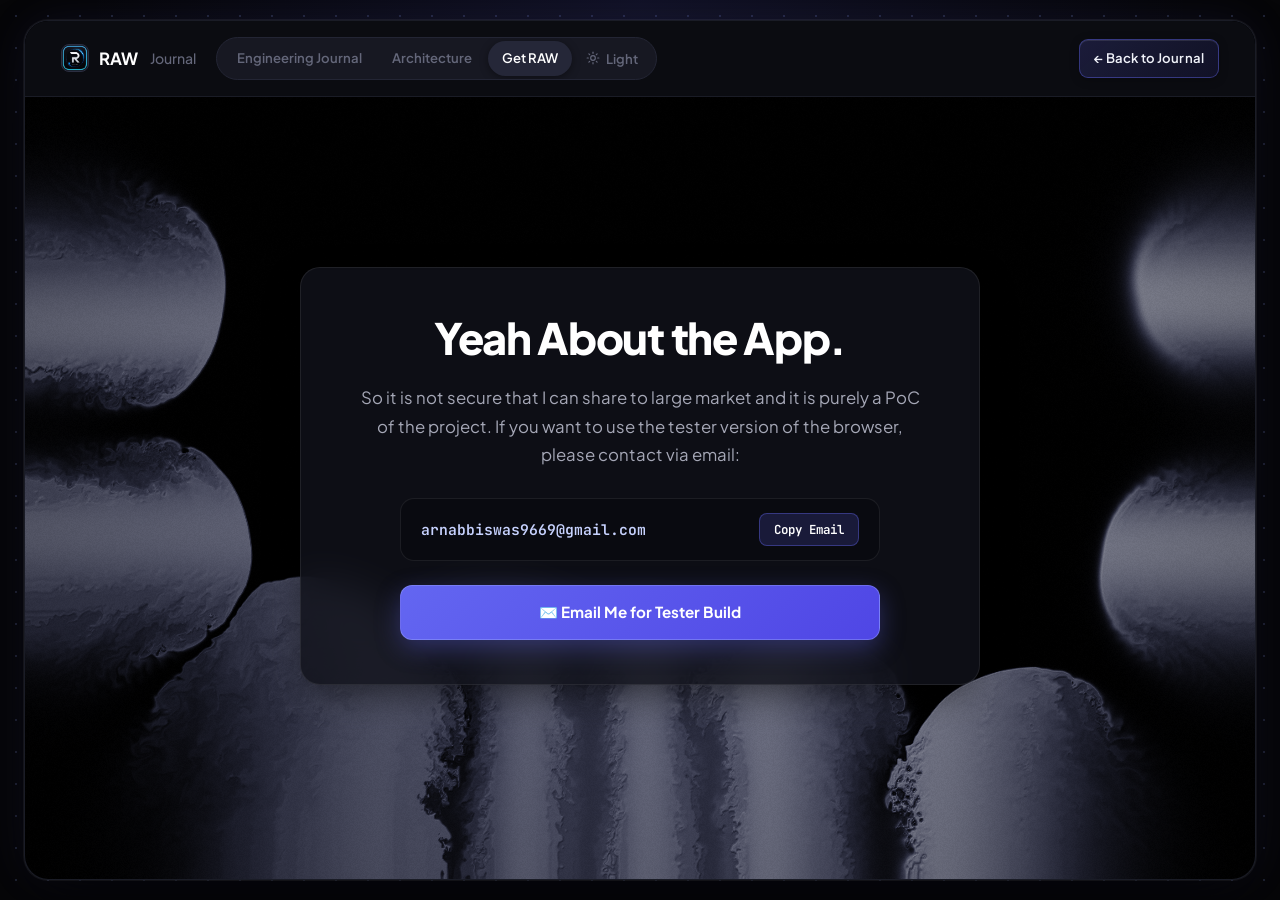
==== commit 940a36f9: "SEO clean up" ====
--- a/get-app.html
+++ b/get-app.html
@@ -7,6 +7,13 @@
     <title>About the App — RAW Browser</title>
     <meta name="description"
         content="About the RAW browser: It is purely a PoC (Proof of Concept) of the project. Contact via email for tester access.">
+    <link rel="canonical" href="https://blogs.raw.covelly.com/get-app.html">
+    <meta property="og:type" content="website">
+    <meta property="og:title" content="About the App — RAW Browser">
+    <meta property="og:description"
+        content="RAW is a privacy-first browser Proof of Concept. Contact via email for tester builds.">
+    <meta property="og:url" content="https://blogs.raw.covelly.com/get-app.html">
+    <meta property="og:image" content="https://blogs.raw.covelly.com/assets/RAW.png">
     <link rel="icon" type="image/png" href="assets/RAW.png">
     <link rel="stylesheet" href="raw-blogs-css.css">
     <style>
@@ -196,7 +203,7 @@
                     <span class="brand-sub">Journal</span>
                 </div>
                 <div class="nav-pill-switcher">
-                    <a href="index.html">Engineering Journal</a>
+                    <a href="./">Engineering Journal</a>
                     <a href="svgmap/RAW_MVP_Full_Map_Viewer.html">Architecture</a>
                     <a href="get-app.html" class="active">Get RAW</a>
                     <button class="nav-theme-btn" id="theme-toggle-btn" type="button" aria-label="Light Mode"
@@ -219,7 +226,7 @@
                 </div>
             </div>
             <div class="nav-right">
-                <a href="index.html" class="btn-sidebar-tool"
+                <a href="./" class="btn-sidebar-tool"
                     style="text-decoration:none; max-width:180px; padding:7px 14px;">&larr; Back to Journal</a>
             </div>
         </nav>
--- a/raw-blogs-css.css
+++ b/raw-blogs-css.css
@@ -946,7 +946,7 @@
 }
 
 .hero h1 {
-    font-size: 2.75rem;
+    font-size: clamp(1.85rem, 4.5vw, 2.75rem);
     font-weight: 800;
     letter-spacing: -0.03em;
     color: var(--color-text-title);
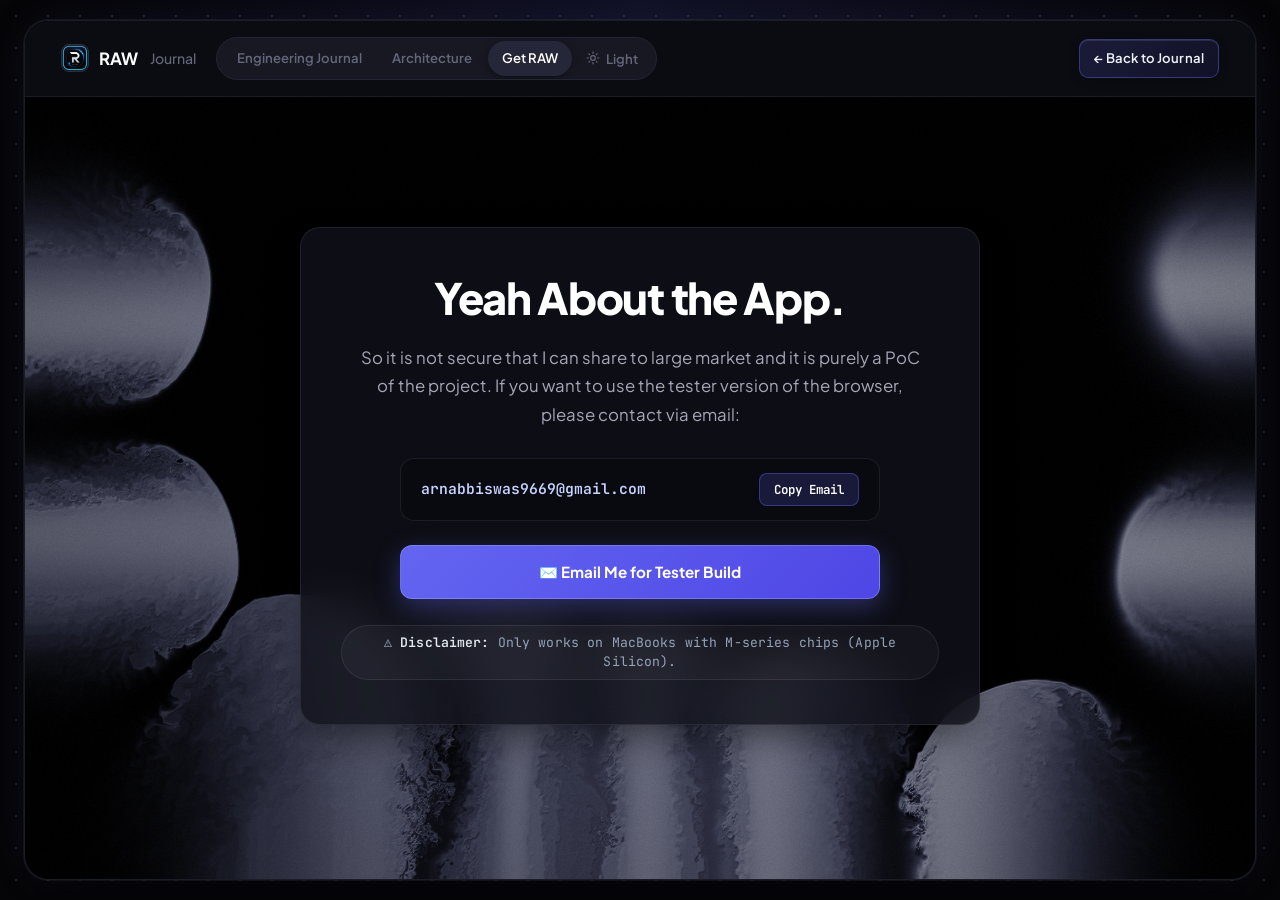
==== commit 970935ef: "added a disclaimer" ====
--- a/get-app.html
+++ b/get-app.html
@@ -168,6 +168,28 @@
             box-shadow: 0 12px 28px rgba(99, 102, 241, 0.5);
             background: linear-gradient(135deg, #7175f8 0%, #5850ec 100%);
             color: #ffffff;
+        }
+
+        .notice-disclaimer {
+            font-size: 0.82rem;
+            color: #94a3b8;
+            margin-top: 6px;
+            display: inline-flex;
+            align-items: center;
+            justify-content: center;
+            gap: 6px;
+            background: rgba(255, 255, 255, 0.03);
+            border: 1px solid rgba(255, 255, 255, 0.08);
+            border-radius: 999px;
+            padding: 8px 18px;
+            font-family: var(--font-mono);
+            letter-spacing: 0.01em;
+            line-height: 1.4;
+        }
+
+        .notice-disclaimer .disclaimer-highlight {
+            color: #e2e8f0;
+            font-weight: 600;
         }
 
 
@@ -256,6 +278,11 @@
                             <span>✉️ Email Me for Tester Build</span>
                         </a>
                     </div>
+
+                    <!-- Hardware Requirement Disclaimer -->
+                    <div class="notice-disclaimer">
+                        <span>⚠️ <span class="disclaimer-highlight">Disclaimer:</span> Only works on MacBooks with M-series chips (Apple Silicon).</span>
+                    </div>
                 </div>
 
             </div>
